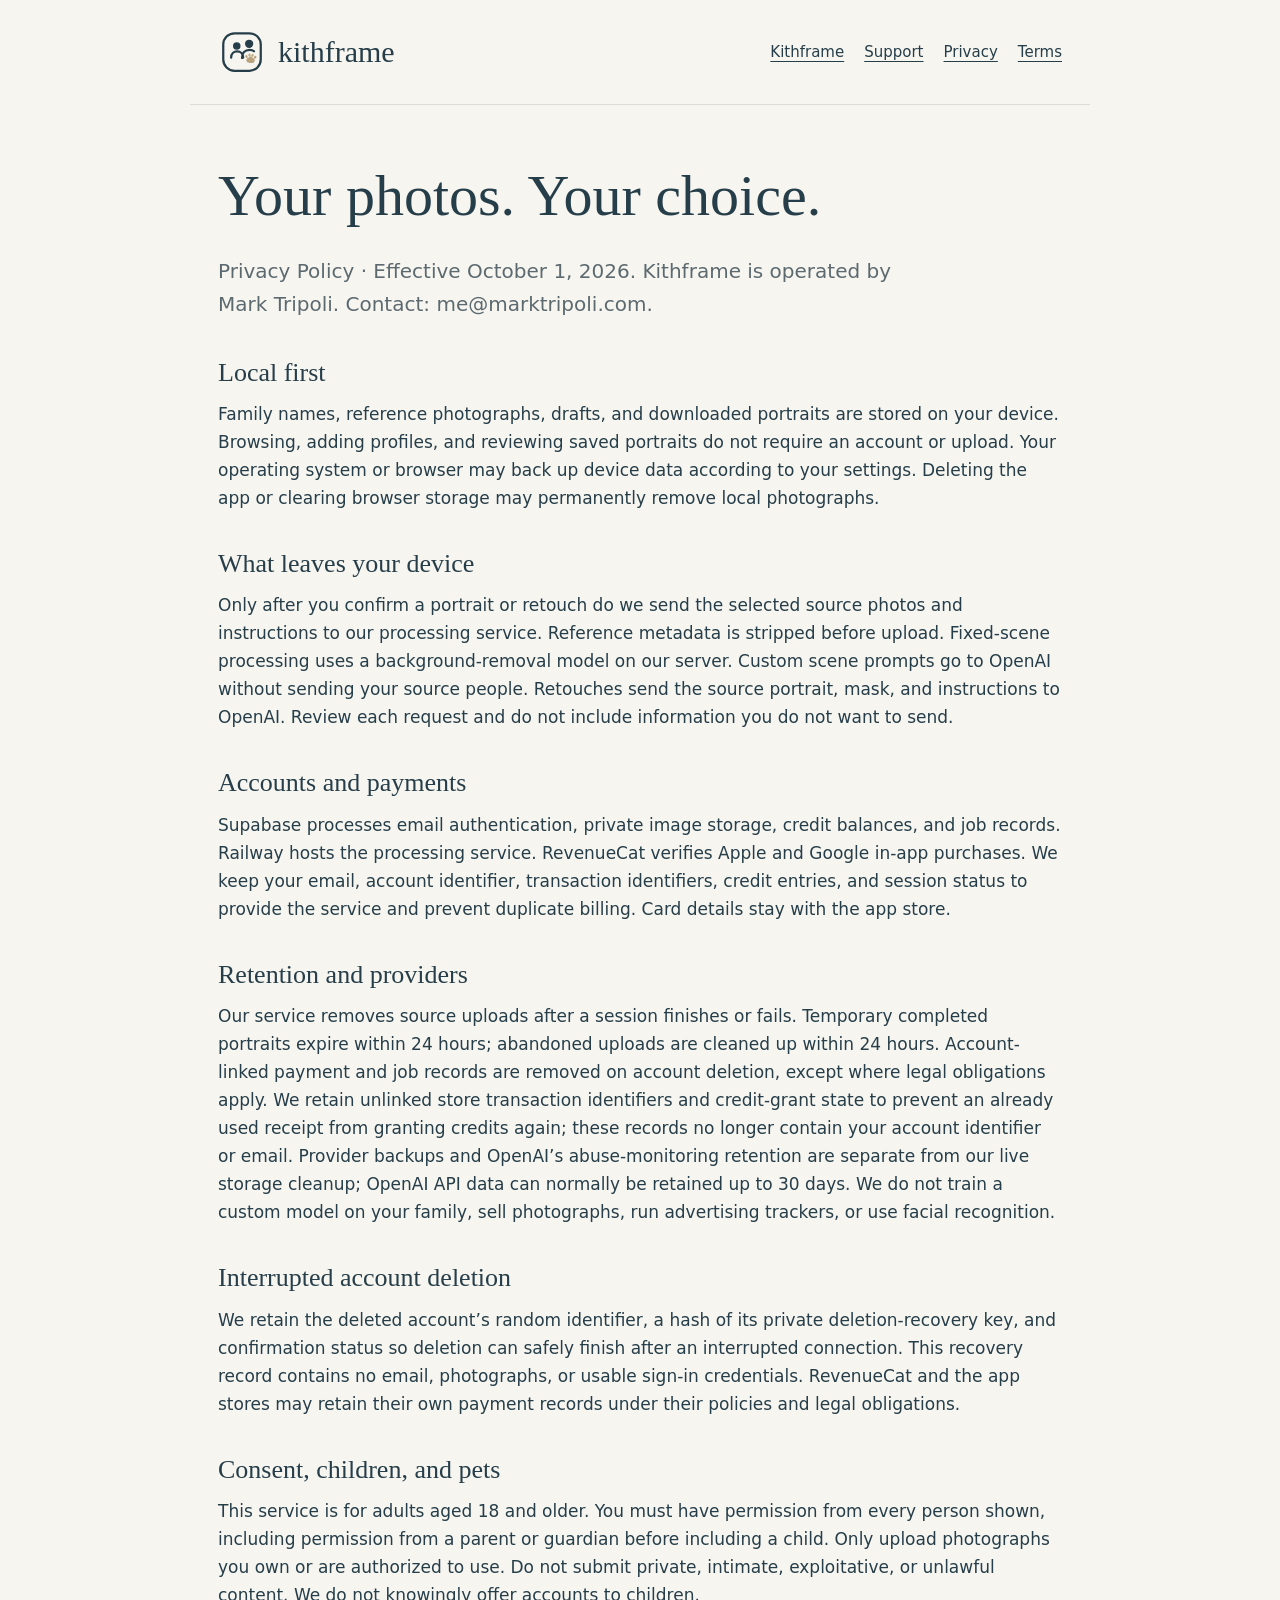
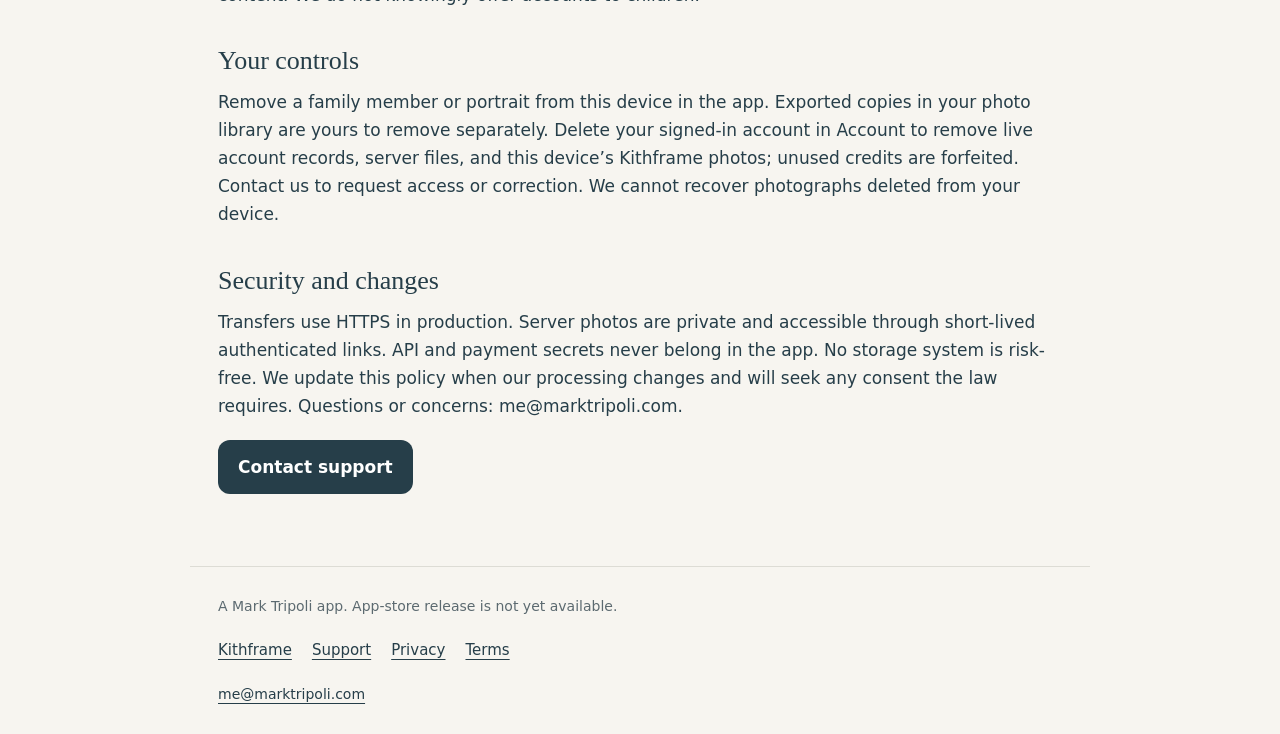
==== privacy.html @ 2bb94a82 "feat: publish Kithframe support and service policies" ====
<!doctype html>
<html lang="en"><head><meta charset="utf-8"><meta name="viewport" content="width=device-width,initial-scale=1"><meta name="description" content="Kithframe family photo studio — support, privacy and terms."><title>Privacy policy · Kithframe</title><link rel="canonical" href="https://marktripoli.github.io/kithframe-site/privacy.html"><link rel="icon" type="image/svg+xml" href="logo.svg"><link rel="stylesheet" href="styles.css"></head>
<body><a class="skip" href="#content">Skip to content</a><header><a class="brand" href="index.html"><img src="logo.svg" width="48" height="48" alt=""><span>kithframe</span></a><nav aria-label="Main"><a href="index.html">Kithframe</a><a href="support.html">Support</a><a href="privacy.html">Privacy</a><a href="terms.html">Terms</a></nav></header><main id="content"><h1>Your photos. Your choice.</h1><p class="intro">Privacy Policy · Effective October 1, 2026. Kithframe is operated by Mark Tripoli. Contact: me@marktripoli.com.</p><section><h2>Local first</h2><p>Family names, reference photographs, drafts, and downloaded portraits are stored on your device. Browsing, adding profiles, and reviewing saved portraits do not require an account or upload. Your operating system or browser may back up device data according to your settings. Deleting the app or clearing browser storage may permanently remove local photographs.</p></section><section><h2>What leaves your device</h2><p>Only after you confirm a portrait or retouch do we send the selected source photos and instructions to our processing service. Reference metadata is stripped before upload. Fixed-scene processing uses a background-removal model on our server. Custom scene prompts go to OpenAI without sending your source people. Retouches send the source portrait, mask, and instructions to OpenAI. Review each request and do not include information you do not want to send.</p></section><section><h2>Accounts and payments</h2><p>Supabase processes email authentication, private image storage, credit balances, and job records. Railway hosts the processing service. RevenueCat verifies Apple and Google in-app purchases. We keep your email, account identifier, transaction identifiers, credit entries, and session status to provide the service and prevent duplicate billing. Card details stay with the app store.</p></section><section><h2>Retention and providers</h2><p>Our service removes source uploads after a session finishes or fails. Temporary completed portraits expire within 24 hours; abandoned uploads are cleaned up within 24 hours. Account-linked payment and job records are removed on account deletion, except where legal obligations apply. We retain unlinked store transaction identifiers and credit-grant state to prevent an already used receipt from granting credits again; these records no longer contain your account identifier or email. Provider backups and OpenAI’s abuse-monitoring retention are separate from our live storage cleanup; OpenAI API data can normally be retained up to 30 days. We do not train a custom model on your family, sell photographs, run advertising trackers, or use facial recognition.</p></section><section><h2>Interrupted account deletion</h2><p>We retain the deleted account’s random identifier, a hash of its private deletion-recovery key, and confirmation status so deletion can safely finish after an interrupted connection. This recovery record contains no email, photographs, or usable sign-in credentials. RevenueCat and the app stores may retain their own payment records under their policies and legal obligations.</p></section><section><h2>Consent, children, and pets</h2><p>This service is for adults aged 18 and older. You must have permission from every person shown, including permission from a parent or guardian before including a child. Only upload photographs you own or are authorized to use. Do not submit private, intimate, exploitative, or unlawful content. We do not knowingly offer accounts to children.</p></section><section><h2>Your controls</h2><p>Remove a family member or portrait from this device in the app. Exported copies in your photo library are yours to remove separately. Delete your signed-in account in Account to remove live account records, server files, and this device’s Kithframe photos; unused credits are forfeited. Contact us to request access or correction. We cannot recover photographs deleted from your device.</p></section><section><h2>Security and changes</h2><p>Transfers use HTTPS in production. Server photos are private and accessible through short-lived authenticated links. API and payment secrets never belong in the app. No storage system is risk-free. We update this policy when our processing changes and will seek any consent the law requires. Questions or concerns: me@marktripoli.com.</p></section><a class="contact" href="mailto:me@marktripoli.com?subject=Kithframe%20support">Contact support</a></main><footer><p>A Mark Tripoli app. App-store release is not yet available.</p><nav aria-label="Footer"><a href="index.html">Kithframe</a><a href="support.html">Support</a><a href="privacy.html">Privacy</a><a href="terms.html">Terms</a></nav><a href="mailto:me@marktripoli.com?subject=Kithframe%20support">me@marktripoli.com</a></footer></body></html>
---- styles.css ----
:root{color-scheme:light;--ink:#263E49;--background:#F7F5F0;--line:#DDDCD5;--muted:#5C6A70}*{box-sizing:border-box}body{margin:0;background:var(--background);color:var(--ink);font:17px/1.65 system-ui,sans-serif}a{color:var(--ink);text-underline-offset:4px}a:focus-visible{outline:3px solid var(--ink);outline-offset:5px}header,main,footer{max-width:900px;margin:auto;padding:28px}header{display:flex;align-items:center;justify-content:space-between;gap:24px;border-bottom:1px solid var(--line)}.brand{display:flex;align-items:center;gap:12px;text-decoration:none;font:30px/1.2 Georgia,serif}nav{display:flex;gap:20px;flex-wrap:wrap}nav a{font-size:15px}main{padding-top:56px;padding-bottom:72px}h1,h2{font-family:Georgia,serif;font-weight:400;line-height:1.2}h1{font-size:clamp(36px,6vw,58px);margin:0 0 24px}h2{font-size:26px;margin:36px 0 12px}p{margin:0 0 20px}.intro{font-size:20px;color:var(--muted);max-width:680px}.eyebrow{text-transform:uppercase;font-size:13px;font-weight:650;letter-spacing:.1em}.notice{padding:20px;border:1px solid var(--line);border-radius:16px;background:#FFFFFF;max-width:680px}.contact{display:inline-block;padding:13px 20px;border-radius:12px;background:var(--ink);color:#FFFFFF;text-decoration:none;font-weight:600}footer{border-top:1px solid var(--line);color:var(--muted);font-size:14px}footer nav{margin-bottom:20px}.skip{position:absolute;left:20px;top:-100px;background:#FFFFFF;padding:10px}.skip:focus{top:10px}@media(max-width:640px){header{align-items:flex-start;flex-direction:column;padding:22px}header nav{gap:18px}main,footer{padding-left:24px;padding-right:24px}main{padding-top:38px}h2{font-size:24px}.intro{font-size:18px}}
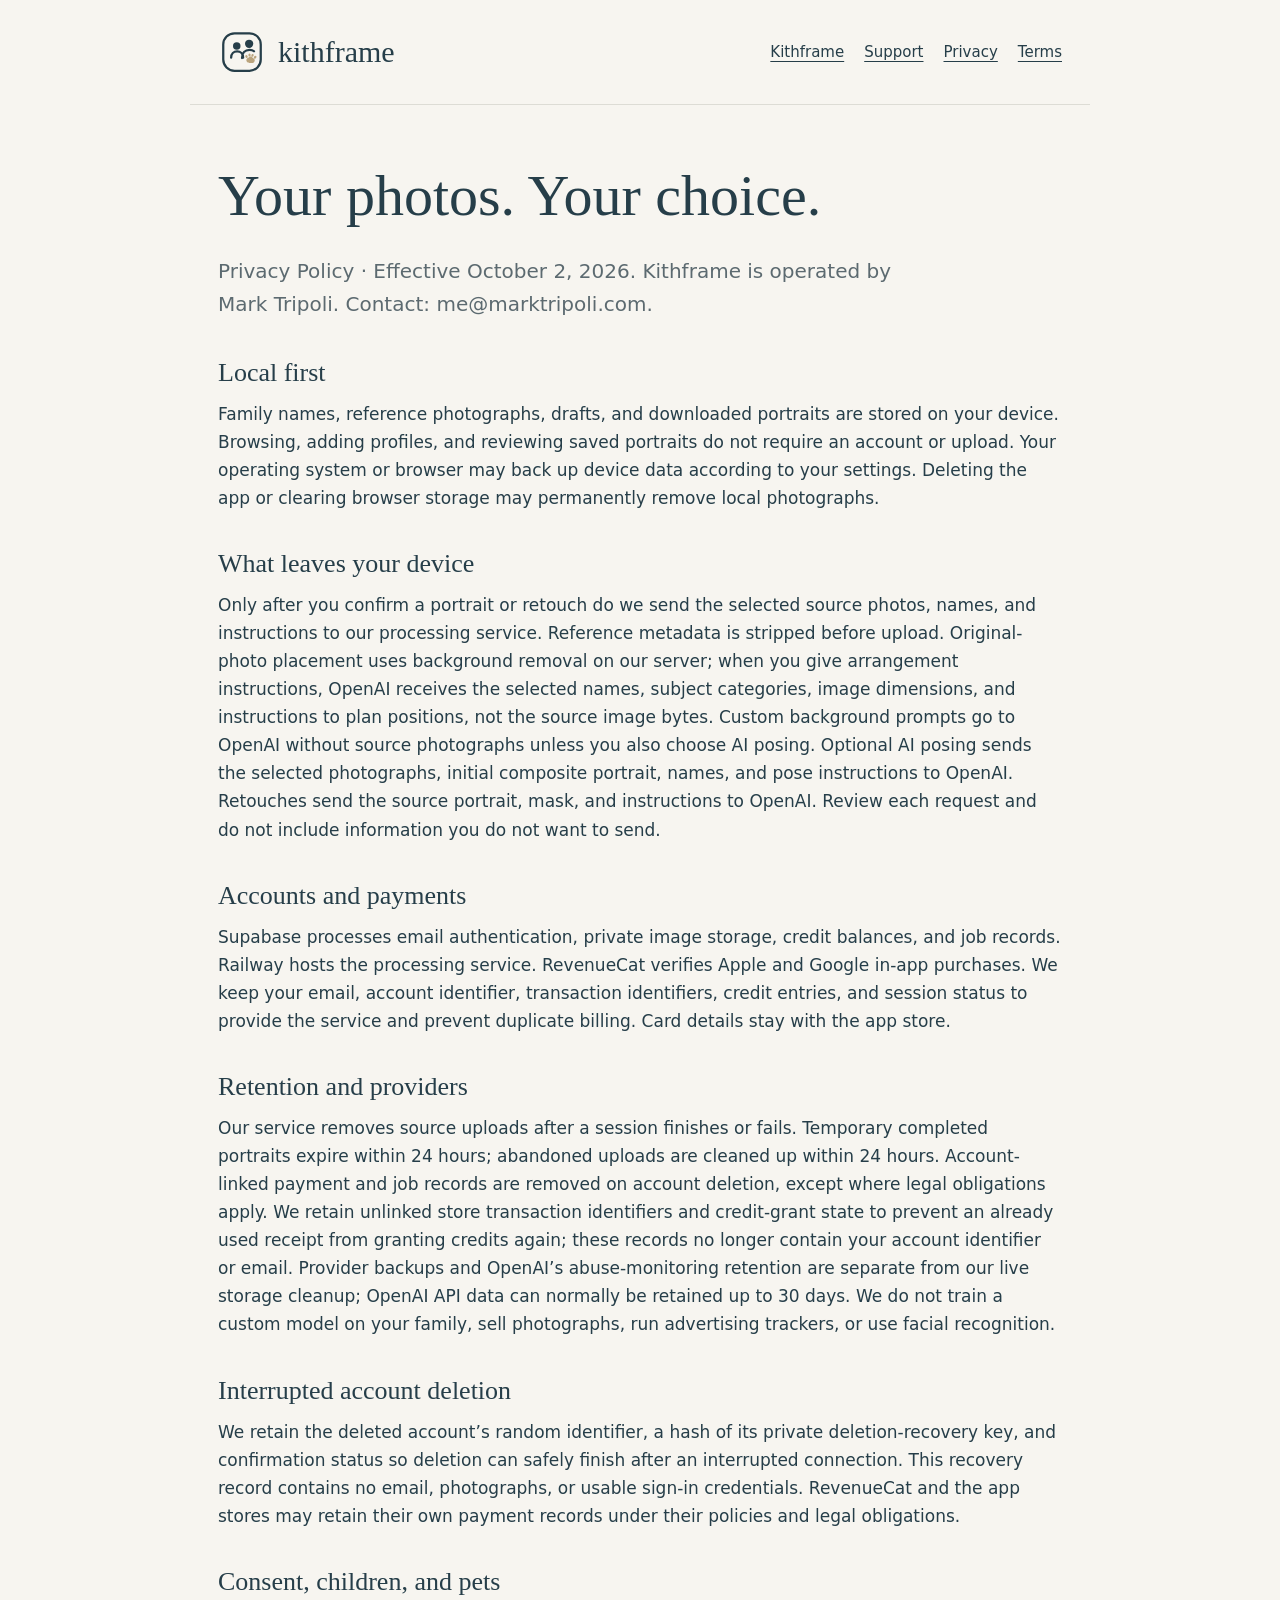
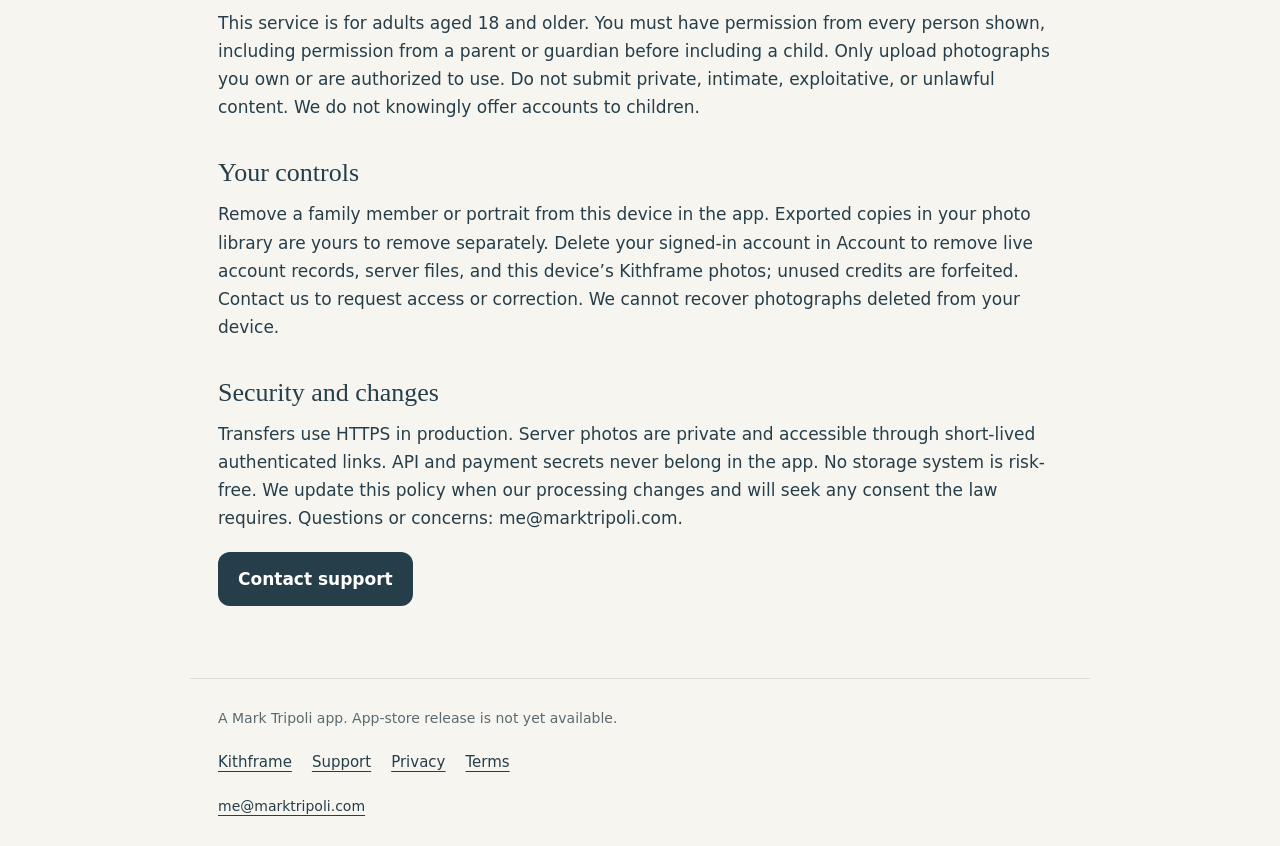
==== commit 5c3d9144: "docs: explain family arrangement and optional AI posing" ====
--- a/privacy.html
+++ b/privacy.html
@@ -1,3 +1,3 @@
 <!doctype html>
 <html lang="en"><head><meta charset="utf-8"><meta name="viewport" content="width=device-width,initial-scale=1"><meta name="description" content="Kithframe family photo studio — support, privacy and terms."><title>Privacy policy · Kithframe</title><link rel="canonical" href="https://marktripoli.github.io/kithframe-site/privacy.html"><link rel="icon" type="image/svg+xml" href="logo.svg"><link rel="stylesheet" href="styles.css"></head>
-<body><a class="skip" href="#content">Skip to content</a><header><a class="brand" href="index.html"><img src="logo.svg" width="48" height="48" alt=""><span>kithframe</span></a><nav aria-label="Main"><a href="index.html">Kithframe</a><a href="support.html">Support</a><a href="privacy.html">Privacy</a><a href="terms.html">Terms</a></nav></header><main id="content"><h1>Your photos. Your choice.</h1><p class="intro">Privacy Policy · Effective October 1, 2026. Kithframe is operated by Mark Tripoli. Contact: me@marktripoli.com.</p><section><h2>Local first</h2><p>Family names, reference photographs, drafts, and downloaded portraits are stored on your device. Browsing, adding profiles, and reviewing saved portraits do not require an account or upload. Your operating system or browser may back up device data according to your settings. Deleting the app or clearing browser storage may permanently remove local photographs.</p></section><section><h2>What leaves your device</h2><p>Only after you confirm a portrait or retouch do we send the selected source photos and instructions to our processing service. Reference metadata is stripped before upload. Fixed-scene processing uses a background-removal model on our server. Custom scene prompts go to OpenAI without sending your source people. Retouches send the source portrait, mask, and instructions to OpenAI. Review each request and do not include information you do not want to send.</p></section><section><h2>Accounts and payments</h2><p>Supabase processes email authentication, private image storage, credit balances, and job records. Railway hosts the processing service. RevenueCat verifies Apple and Google in-app purchases. We keep your email, account identifier, transaction identifiers, credit entries, and session status to provide the service and prevent duplicate billing. Card details stay with the app store.</p></section><section><h2>Retention and providers</h2><p>Our service removes source uploads after a session finishes or fails. Temporary completed portraits expire within 24 hours; abandoned uploads are cleaned up within 24 hours. Account-linked payment and job records are removed on account deletion, except where legal obligations apply. We retain unlinked store transaction identifiers and credit-grant state to prevent an already used receipt from granting credits again; these records no longer contain your account identifier or email. Provider backups and OpenAI’s abuse-monitoring retention are separate from our live storage cleanup; OpenAI API data can normally be retained up to 30 days. We do not train a custom model on your family, sell photographs, run advertising trackers, or use facial recognition.</p></section><section><h2>Interrupted account deletion</h2><p>We retain the deleted account’s random identifier, a hash of its private deletion-recovery key, and confirmation status so deletion can safely finish after an interrupted connection. This recovery record contains no email, photographs, or usable sign-in credentials. RevenueCat and the app stores may retain their own payment records under their policies and legal obligations.</p></section><section><h2>Consent, children, and pets</h2><p>This service is for adults aged 18 and older. You must have permission from every person shown, including permission from a parent or guardian before including a child. Only upload photographs you own or are authorized to use. Do not submit private, intimate, exploitative, or unlawful content. We do not knowingly offer accounts to children.</p></section><section><h2>Your controls</h2><p>Remove a family member or portrait from this device in the app. Exported copies in your photo library are yours to remove separately. Delete your signed-in account in Account to remove live account records, server files, and this device’s Kithframe photos; unused credits are forfeited. Contact us to request access or correction. We cannot recover photographs deleted from your device.</p></section><section><h2>Security and changes</h2><p>Transfers use HTTPS in production. Server photos are private and accessible through short-lived authenticated links. API and payment secrets never belong in the app. No storage system is risk-free. We update this policy when our processing changes and will seek any consent the law requires. Questions or concerns: me@marktripoli.com.</p></section><a class="contact" href="mailto:me@marktripoli.com?subject=Kithframe%20support">Contact support</a></main><footer><p>A Mark Tripoli app. App-store release is not yet available.</p><nav aria-label="Footer"><a href="index.html">Kithframe</a><a href="support.html">Support</a><a href="privacy.html">Privacy</a><a href="terms.html">Terms</a></nav><a href="mailto:me@marktripoli.com?subject=Kithframe%20support">me@marktripoli.com</a></footer></body></html>
+<body><a class="skip" href="#content">Skip to content</a><header><a class="brand" href="index.html"><img src="logo.svg" width="48" height="48" alt=""><span>kithframe</span></a><nav aria-label="Main"><a href="index.html">Kithframe</a><a href="support.html">Support</a><a href="privacy.html">Privacy</a><a href="terms.html">Terms</a></nav></header><main id="content"><h1>Your photos. Your choice.</h1><p class="intro">Privacy Policy · Effective October 2, 2026. Kithframe is operated by Mark Tripoli. Contact: me@marktripoli.com.</p><section><h2>Local first</h2><p>Family names, reference photographs, drafts, and downloaded portraits are stored on your device. Browsing, adding profiles, and reviewing saved portraits do not require an account or upload. Your operating system or browser may back up device data according to your settings. Deleting the app or clearing browser storage may permanently remove local photographs.</p></section><section><h2>What leaves your device</h2><p>Only after you confirm a portrait or retouch do we send the selected source photos, names, and instructions to our processing service. Reference metadata is stripped before upload. Original-photo placement uses background removal on our server; when you give arrangement instructions, OpenAI receives the selected names, subject categories, image dimensions, and instructions to plan positions, not the source image bytes. Custom background prompts go to OpenAI without source photographs unless you also choose AI posing. Optional AI posing sends the selected photographs, initial composite portrait, names, and pose instructions to OpenAI. Retouches send the source portrait, mask, and instructions to OpenAI. Review each request and do not include information you do not want to send.</p></section><section><h2>Accounts and payments</h2><p>Supabase processes email authentication, private image storage, credit balances, and job records. Railway hosts the processing service. RevenueCat verifies Apple and Google in-app purchases. We keep your email, account identifier, transaction identifiers, credit entries, and session status to provide the service and prevent duplicate billing. Card details stay with the app store.</p></section><section><h2>Retention and providers</h2><p>Our service removes source uploads after a session finishes or fails. Temporary completed portraits expire within 24 hours; abandoned uploads are cleaned up within 24 hours. Account-linked payment and job records are removed on account deletion, except where legal obligations apply. We retain unlinked store transaction identifiers and credit-grant state to prevent an already used receipt from granting credits again; these records no longer contain your account identifier or email. Provider backups and OpenAI’s abuse-monitoring retention are separate from our live storage cleanup; OpenAI API data can normally be retained up to 30 days. We do not train a custom model on your family, sell photographs, run advertising trackers, or use facial recognition.</p></section><section><h2>Interrupted account deletion</h2><p>We retain the deleted account’s random identifier, a hash of its private deletion-recovery key, and confirmation status so deletion can safely finish after an interrupted connection. This recovery record contains no email, photographs, or usable sign-in credentials. RevenueCat and the app stores may retain their own payment records under their policies and legal obligations.</p></section><section><h2>Consent, children, and pets</h2><p>This service is for adults aged 18 and older. You must have permission from every person shown, including permission from a parent or guardian before including a child. Only upload photographs you own or are authorized to use. Do not submit private, intimate, exploitative, or unlawful content. We do not knowingly offer accounts to children.</p></section><section><h2>Your controls</h2><p>Remove a family member or portrait from this device in the app. Exported copies in your photo library are yours to remove separately. Delete your signed-in account in Account to remove live account records, server files, and this device’s Kithframe photos; unused credits are forfeited. Contact us to request access or correction. We cannot recover photographs deleted from your device.</p></section><section><h2>Security and changes</h2><p>Transfers use HTTPS in production. Server photos are private and accessible through short-lived authenticated links. API and payment secrets never belong in the app. No storage system is risk-free. We update this policy when our processing changes and will seek any consent the law requires. Questions or concerns: me@marktripoli.com.</p></section><a class="contact" href="mailto:me@marktripoli.com?subject=Kithframe%20support">Contact support</a></main><footer><p>A Mark Tripoli app. App-store release is not yet available.</p><nav aria-label="Footer"><a href="index.html">Kithframe</a><a href="support.html">Support</a><a href="privacy.html">Privacy</a><a href="terms.html">Terms</a></nav><a href="mailto:me@marktripoli.com?subject=Kithframe%20support">me@marktripoli.com</a></footer></body></html>
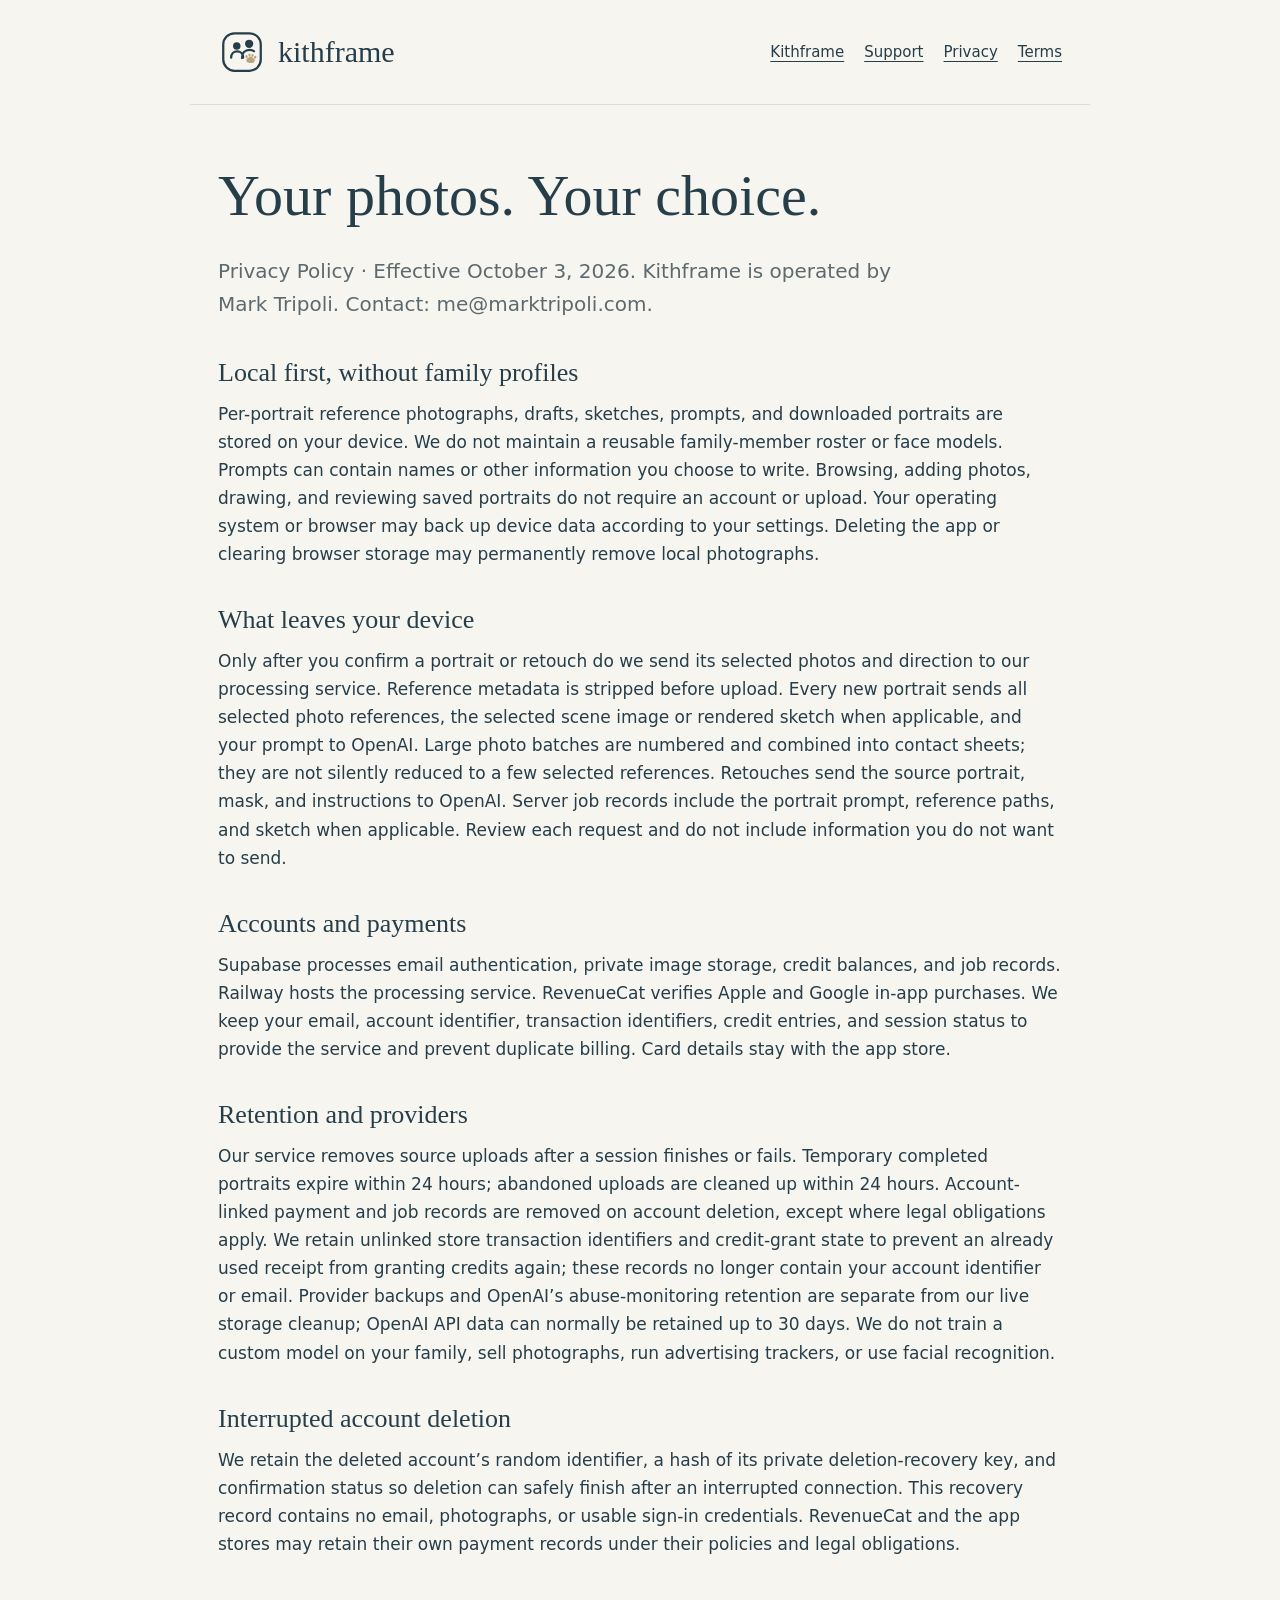
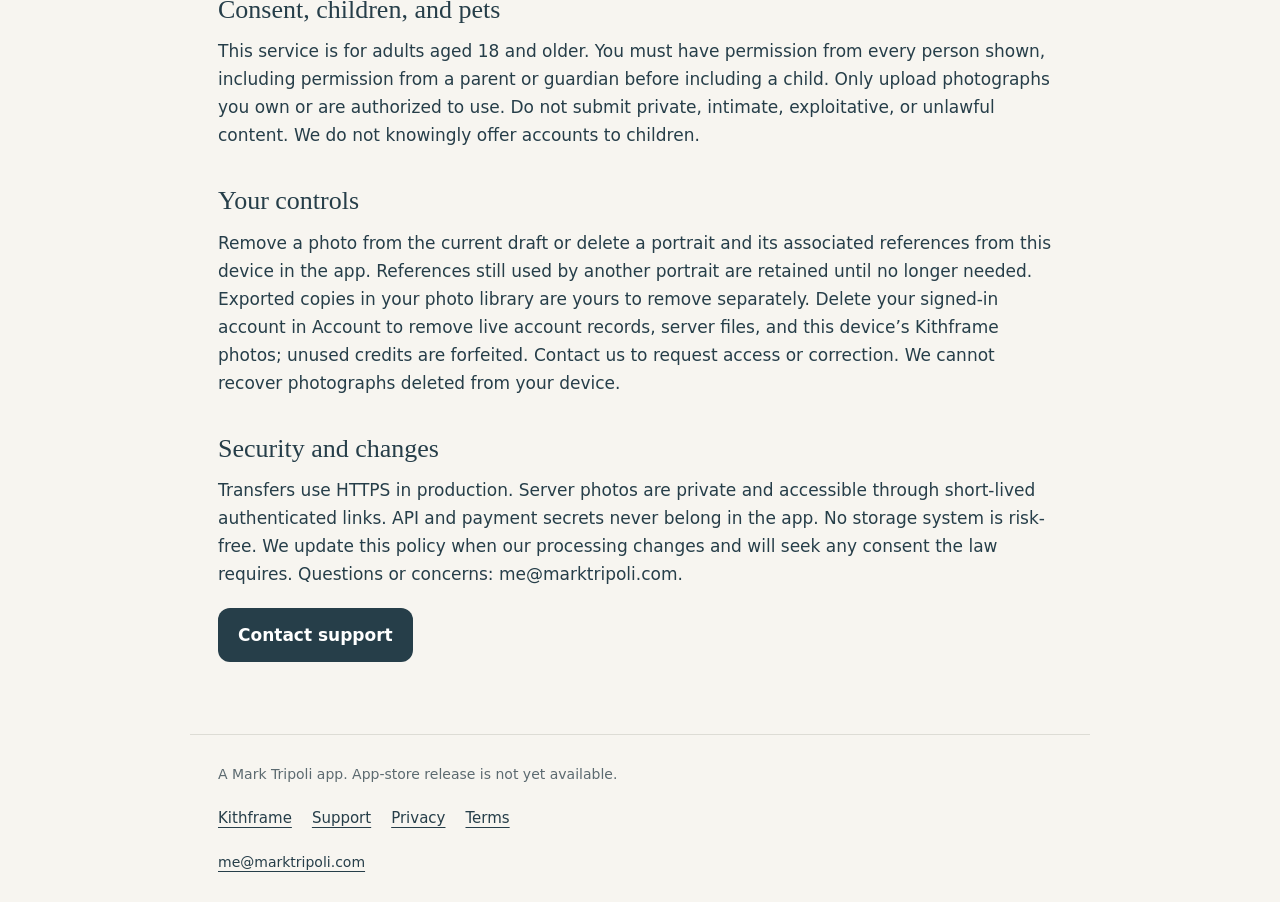
==== commit 221c6786: "docs: align policies with free-form portraits" ====
--- a/privacy.html
+++ b/privacy.html
@@ -1,3 +1,3 @@
 <!doctype html>
 <html lang="en"><head><meta charset="utf-8"><meta name="viewport" content="width=device-width,initial-scale=1"><meta name="description" content="Kithframe family photo studio — support, privacy and terms."><title>Privacy policy · Kithframe</title><link rel="canonical" href="https://marktripoli.github.io/kithframe-site/privacy.html"><link rel="icon" type="image/svg+xml" href="logo.svg"><link rel="stylesheet" href="styles.css"></head>
-<body><a class="skip" href="#content">Skip to content</a><header><a class="brand" href="index.html"><img src="logo.svg" width="48" height="48" alt=""><span>kithframe</span></a><nav aria-label="Main"><a href="index.html">Kithframe</a><a href="support.html">Support</a><a href="privacy.html">Privacy</a><a href="terms.html">Terms</a></nav></header><main id="content"><h1>Your photos. Your choice.</h1><p class="intro">Privacy Policy · Effective October 2, 2026. Kithframe is operated by Mark Tripoli. Contact: me@marktripoli.com.</p><section><h2>Local first</h2><p>Family names, reference photographs, drafts, and downloaded portraits are stored on your device. Browsing, adding profiles, and reviewing saved portraits do not require an account or upload. Your operating system or browser may back up device data according to your settings. Deleting the app or clearing browser storage may permanently remove local photographs.</p></section><section><h2>What leaves your device</h2><p>Only after you confirm a portrait or retouch do we send the selected source photos, names, and instructions to our processing service. Reference metadata is stripped before upload. Original-photo placement uses background removal on our server; when you give arrangement instructions, OpenAI receives the selected names, subject categories, image dimensions, and instructions to plan positions, not the source image bytes. Custom background prompts go to OpenAI without source photographs unless you also choose AI posing. Optional AI posing sends the selected photographs, initial composite portrait, names, and pose instructions to OpenAI. Retouches send the source portrait, mask, and instructions to OpenAI. Review each request and do not include information you do not want to send.</p></section><section><h2>Accounts and payments</h2><p>Supabase processes email authentication, private image storage, credit balances, and job records. Railway hosts the processing service. RevenueCat verifies Apple and Google in-app purchases. We keep your email, account identifier, transaction identifiers, credit entries, and session status to provide the service and prevent duplicate billing. Card details stay with the app store.</p></section><section><h2>Retention and providers</h2><p>Our service removes source uploads after a session finishes or fails. Temporary completed portraits expire within 24 hours; abandoned uploads are cleaned up within 24 hours. Account-linked payment and job records are removed on account deletion, except where legal obligations apply. We retain unlinked store transaction identifiers and credit-grant state to prevent an already used receipt from granting credits again; these records no longer contain your account identifier or email. Provider backups and OpenAI’s abuse-monitoring retention are separate from our live storage cleanup; OpenAI API data can normally be retained up to 30 days. We do not train a custom model on your family, sell photographs, run advertising trackers, or use facial recognition.</p></section><section><h2>Interrupted account deletion</h2><p>We retain the deleted account’s random identifier, a hash of its private deletion-recovery key, and confirmation status so deletion can safely finish after an interrupted connection. This recovery record contains no email, photographs, or usable sign-in credentials. RevenueCat and the app stores may retain their own payment records under their policies and legal obligations.</p></section><section><h2>Consent, children, and pets</h2><p>This service is for adults aged 18 and older. You must have permission from every person shown, including permission from a parent or guardian before including a child. Only upload photographs you own or are authorized to use. Do not submit private, intimate, exploitative, or unlawful content. We do not knowingly offer accounts to children.</p></section><section><h2>Your controls</h2><p>Remove a family member or portrait from this device in the app. Exported copies in your photo library are yours to remove separately. Delete your signed-in account in Account to remove live account records, server files, and this device’s Kithframe photos; unused credits are forfeited. Contact us to request access or correction. We cannot recover photographs deleted from your device.</p></section><section><h2>Security and changes</h2><p>Transfers use HTTPS in production. Server photos are private and accessible through short-lived authenticated links. API and payment secrets never belong in the app. No storage system is risk-free. We update this policy when our processing changes and will seek any consent the law requires. Questions or concerns: me@marktripoli.com.</p></section><a class="contact" href="mailto:me@marktripoli.com?subject=Kithframe%20support">Contact support</a></main><footer><p>A Mark Tripoli app. App-store release is not yet available.</p><nav aria-label="Footer"><a href="index.html">Kithframe</a><a href="support.html">Support</a><a href="privacy.html">Privacy</a><a href="terms.html">Terms</a></nav><a href="mailto:me@marktripoli.com?subject=Kithframe%20support">me@marktripoli.com</a></footer></body></html>
+<body><a class="skip" href="#content">Skip to content</a><header><a class="brand" href="index.html"><img src="logo.svg" width="48" height="48" alt=""><span>kithframe</span></a><nav aria-label="Main"><a href="index.html">Kithframe</a><a href="support.html">Support</a><a href="privacy.html">Privacy</a><a href="terms.html">Terms</a></nav></header><main id="content"><h1>Your photos. Your choice.</h1><p class="intro">Privacy Policy · Effective October 3, 2026. Kithframe is operated by Mark Tripoli. Contact: me@marktripoli.com.</p><section><h2>Local first, without family profiles</h2><p>Per-portrait reference photographs, drafts, sketches, prompts, and downloaded portraits are stored on your device. We do not maintain a reusable family-member roster or face models. Prompts can contain names or other information you choose to write. Browsing, adding photos, drawing, and reviewing saved portraits do not require an account or upload. Your operating system or browser may back up device data according to your settings. Deleting the app or clearing browser storage may permanently remove local photographs.</p></section><section><h2>What leaves your device</h2><p>Only after you confirm a portrait or retouch do we send its selected photos and direction to our processing service. Reference metadata is stripped before upload. Every new portrait sends all selected photo references, the selected scene image or rendered sketch when applicable, and your prompt to OpenAI. Large photo batches are numbered and combined into contact sheets; they are not silently reduced to a few selected references. Retouches send the source portrait, mask, and instructions to OpenAI. Server job records include the portrait prompt, reference paths, and sketch when applicable. Review each request and do not include information you do not want to send.</p></section><section><h2>Accounts and payments</h2><p>Supabase processes email authentication, private image storage, credit balances, and job records. Railway hosts the processing service. RevenueCat verifies Apple and Google in-app purchases. We keep your email, account identifier, transaction identifiers, credit entries, and session status to provide the service and prevent duplicate billing. Card details stay with the app store.</p></section><section><h2>Retention and providers</h2><p>Our service removes source uploads after a session finishes or fails. Temporary completed portraits expire within 24 hours; abandoned uploads are cleaned up within 24 hours. Account-linked payment and job records are removed on account deletion, except where legal obligations apply. We retain unlinked store transaction identifiers and credit-grant state to prevent an already used receipt from granting credits again; these records no longer contain your account identifier or email. Provider backups and OpenAI’s abuse-monitoring retention are separate from our live storage cleanup; OpenAI API data can normally be retained up to 30 days. We do not train a custom model on your family, sell photographs, run advertising trackers, or use facial recognition.</p></section><section><h2>Interrupted account deletion</h2><p>We retain the deleted account’s random identifier, a hash of its private deletion-recovery key, and confirmation status so deletion can safely finish after an interrupted connection. This recovery record contains no email, photographs, or usable sign-in credentials. RevenueCat and the app stores may retain their own payment records under their policies and legal obligations.</p></section><section><h2>Consent, children, and pets</h2><p>This service is for adults aged 18 and older. You must have permission from every person shown, including permission from a parent or guardian before including a child. Only upload photographs you own or are authorized to use. Do not submit private, intimate, exploitative, or unlawful content. We do not knowingly offer accounts to children.</p></section><section><h2>Your controls</h2><p>Remove a photo from the current draft or delete a portrait and its associated references from this device in the app. References still used by another portrait are retained until no longer needed. Exported copies in your photo library are yours to remove separately. Delete your signed-in account in Account to remove live account records, server files, and this device’s Kithframe photos; unused credits are forfeited. Contact us to request access or correction. We cannot recover photographs deleted from your device.</p></section><section><h2>Security and changes</h2><p>Transfers use HTTPS in production. Server photos are private and accessible through short-lived authenticated links. API and payment secrets never belong in the app. No storage system is risk-free. We update this policy when our processing changes and will seek any consent the law requires. Questions or concerns: me@marktripoli.com.</p></section><a class="contact" href="mailto:me@marktripoli.com?subject=Kithframe%20support">Contact support</a></main><footer><p>A Mark Tripoli app. App-store release is not yet available.</p><nav aria-label="Footer"><a href="index.html">Kithframe</a><a href="support.html">Support</a><a href="privacy.html">Privacy</a><a href="terms.html">Terms</a></nav><a href="mailto:me@marktripoli.com?subject=Kithframe%20support">me@marktripoli.com</a></footer></body></html>
